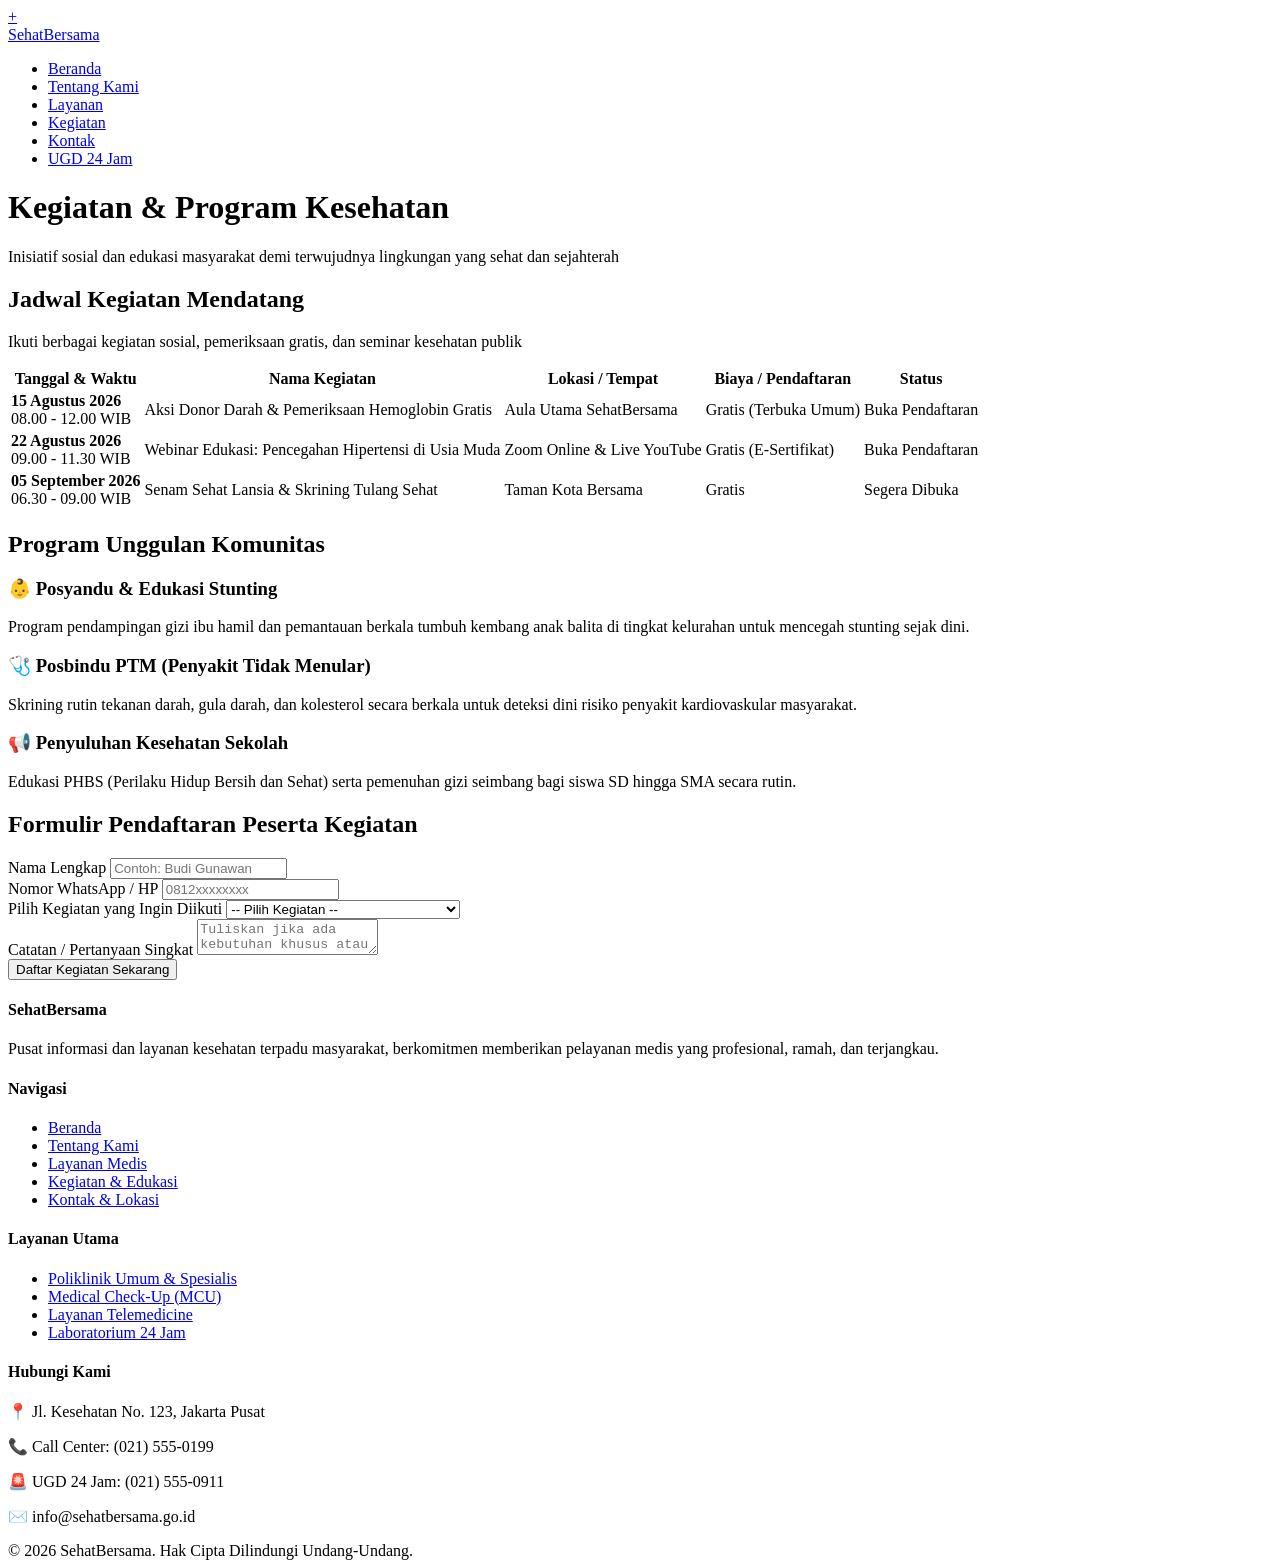
==== kegiatan.html @ 670c3ce8 "menambahkan kegiatan.html" ====
<!DOCTYPE
html>
<html lang="id">
<head>
    <meta charset="UTF-8">
    <meta name="viewport" content="width=device-width, initial-scale=1.0">
    <title>SehatBersama - Pusat Informasi & Layanan Kesehatan</title>
    <link rel="stylesheet" href="css/style.css">
    <script src="js/main.js"></script>
</head>
<body>
    <header>
        <nav class="navbar">
            <a href="index.html" class="logo">
                <div class="logo-icon">+</div>
                <span>SehatBersama</span>
            </a>
            <ul class="nav-links">
                <li><a href="index.html" class="">Beranda</a></li>
<li><a href="tentang.html" class="">Tentang Kami</a></li>
<li><a href="layanan.html" class="">Layanan</a></li>
<li><a href="kegiatan.html" class="active">Kegiatan</a></li>
<li><a href="kontak.html" class="">Kontak</a></li>

                <li><a href="kontak.html" class="btn-emergency">UGD 24 Jam</a></li>
            </ul>
        </nav>
    </header>

    <div class="page-header">
        <h1>Kegiatan & Program Kesehatan</h1>
        <p>Inisiatif sosial dan edukasi masyarakat demi terwujudnya lingkungan yang sehat dan sejahterah</p>
    </div>

    <div class="container">
        <div class="section-title">
            <h2>Jadwal Kegiatan Mendatang</h2>
            <p>Ikuti berbagai kegiatan sosial, pemeriksaan gratis, dan seminar kesehatan publik</p>
        </div>

        <div class="table-responsive">
            <table>
                <thead>
                    <tr>
                        <th>Tanggal & Waktu</th>
                        <th>Nama Kegiatan</th>
                        <th>Lokasi / Tempat</th>
                        <th>Biaya / Pendaftaran</th>
                        <th>Status</th>
                    </tr>
                </thead>
                <tbody>
                    <tr>
                        <td><strong>15 Agustus 2026</strong><br>08.00 - 12.00 WIB</td>
                        <td>Aksi Donor Darah & Pemeriksaan Hemoglobin Gratis</td>
                        <td>Aula Utama SehatBersama</td>
                        <td>Gratis (Terbuka Umum)</td>
                        <td><span >Buka Pendaftaran</span></td>
                    </tr>
                    <tr>
                        <td><strong>22 Agustus 2026</strong><br>09.00 - 11.30 WIB</td>
                        <td>Webinar Edukasi: Pencegahan Hipertensi di Usia Muda</td>
                        <td>Zoom Online & Live YouTube</td>
                        <td>Gratis (E-Sertifikat)</td>
                        <td><span >Buka Pendaftaran</span></td>
                    </tr>
                    <tr>
                        <td><strong>05 September 2026</strong><br>06.30 - 09.00 WIB</td>
                        <td>Senam Sehat Lansia & Skrining Tulang Sehat</td>
                        <td>Taman Kota Bersama</td>
                        <td>Gratis</td>
                        <td><span >Segera Dibuka</span></td>
                    </tr>
                </tbody>
            </table>
        </div>

        <div class="section-title">
            <h2>Program Unggulan Komunitas</h2>
        </div>

        <div class="grid">
            <div class="card">
                <h3>👶 Posyandu & Edukasi Stunting</h3>
                <p>Program pendampingan gizi ibu hamil dan pemantauan berkala tumbuh kembang anak balita di tingkat kelurahan untuk mencegah stunting sejak dini.</p>
            </div>
            <div class="card">
                <h3>🩺 Posbindu PTM (Penyakit Tidak Menular)</h3>
                <p>Skrining rutin tekanan darah, gula darah, dan kolesterol secara berkala untuk deteksi dini risiko penyakit kardiovaskular masyarakat.</p>
            </div>
            <div class="card">
                <h3>📢 Penyuluhan Kesehatan Sekolah</h3>
                <p>Edukasi PHBS (Perilaku Hidup Bersih dan Sehat) serta pemenuhan gizi seimbang bagi siswa SD hingga SMA secara rutin.</p>
            </div>
        </div>

        <div class="card" >
            <h2 >Formulir Pendaftaran Peserta Kegiatan</h2>
            <form action="#" method="POST" onsubmit="alert('Terima kasih! Pendaftaran kegiatan Anda telah diterima.'); return false;">
                <div class="grid">
                    <div class="form-group">
                        <label>Nama Lengkap</label>
                        <input type="text" class="form-control" required placeholder="Contoh: Budi Gunawan">
                    </div>
                    <div class="form-group">
                        <label>Nomor WhatsApp / HP</label>
                        <input type="tel" class="form-control" required placeholder="0812xxxxxxxx">
                    </div>
                </div>
                <div class="form-group">
                    <label>Pilih Kegiatan yang Ingin Diikuti</label>
                    <select class="form-control" required>
                        <option value="">-- Pilih Kegiatan --</option>
                        <option value="donor">Aksi Donor Darah (15 Ags 2026)</option>
                        <option value="webinar">Webinar Hipertensi (22 Ags 2026)</option>
                        <option value="senam">Senam Sehat Lansia (05 Sep 2026)</option>
                    </select>
                </div>
                <div class="form-group">
                    <label>Catatan / Pertanyaan Singkat</label>
                    <textarea class="form-control" placeholder="Tuliskan jika ada kebutuhan khusus atau pertanyaan..."></textarea>
                </div>
                <button type="submit" class="btn btn-primary">Daftar Kegiatan Sekarang</button>
            </form>
        </div>
    </div>

    <footer>
        <div class="footer-grid">
            <div class="footer-col">
                <h4>SehatBersama</h4>
                <p>Pusat informasi dan layanan kesehatan terpadu masyarakat, berkomitmen memberikan pelayanan medis yang profesional, ramah, dan terjangkau.</p>
            </div>
            <div class="footer-col">
                <h4>Navigasi</h4>
                <ul>
                    <li><a href="index.html">Beranda</a></li>
                    <li><a href="tentang.html">Tentang Kami</a></li>
                    <li><a href="layanan.html">Layanan Medis</a></li>
                    <li><a href="kegiatan.html">Kegiatan & Edukasi</a></li>
                    <li><a href="kontak.html">Kontak & Lokasi</a></li>
                </ul>
            </div>
            <div class="footer-col">
                <h4>Layanan Utama</h4>
                <ul>
                    <li><a href="layanan.html">Poliklinik Umum & Spesialis</a></li>
                    <li><a href="layanan.html">Medical Check-Up (MCU)</a></li>
                    <li><a href="layanan.html">Layanan Telemedicine</a></li>
                    <li><a href="layanan.html">Laboratorium 24 Jam</a></li>
                </ul>
            </div>
            <div class="footer-col">
                <h4>Hubungi Kami</h4>
                <p>📍 Jl. Kesehatan No. 123, Jakarta Pusat</p>
                <p>📞 Call Center: (021) 555-0199</p>
                <p>🚨 UGD 24 Jam: (021) 555-0911</p>
                <p>✉️ info@sehatbersama.go.id</p>
            </div>
        </div>
        <div class="copyright">
            &copy; 2026 SehatBersama. Hak Cipta Dilindungi Undang-Undang.
        </div>
    </footer>
</body>
</html>
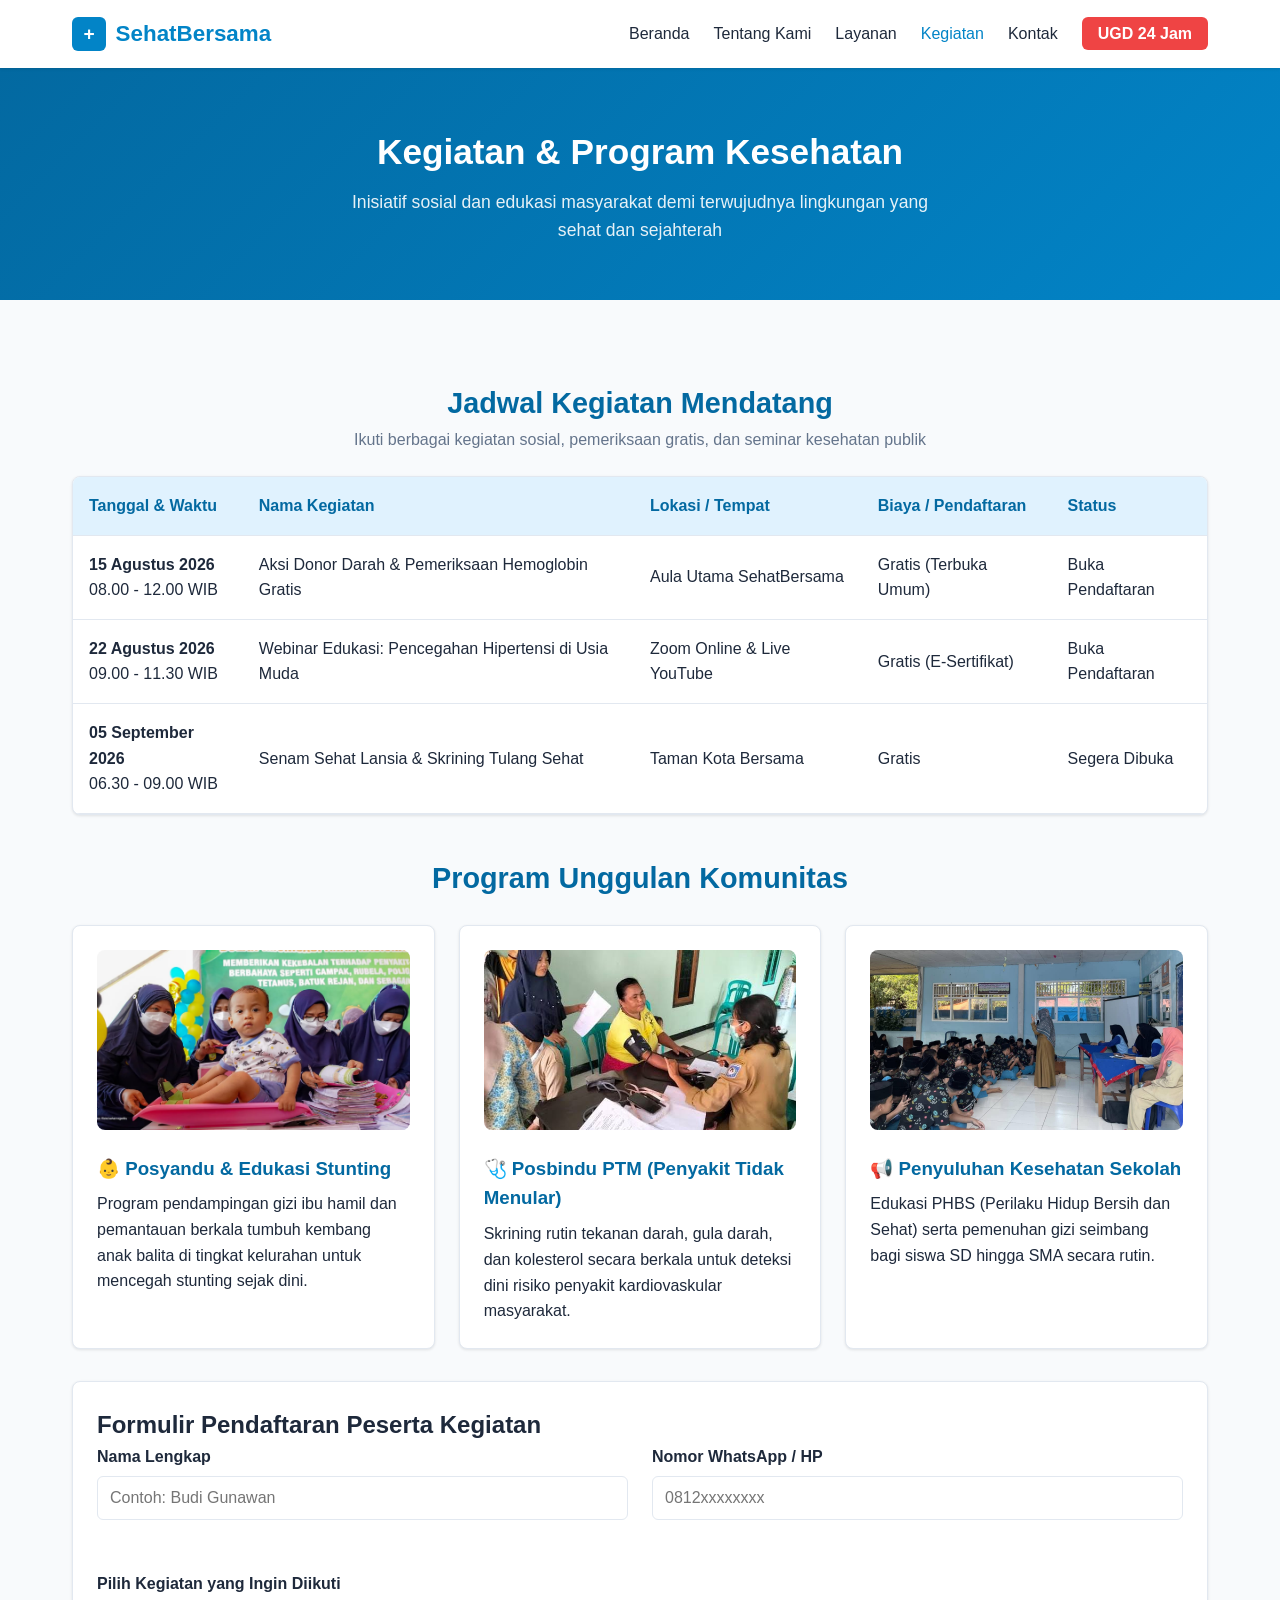
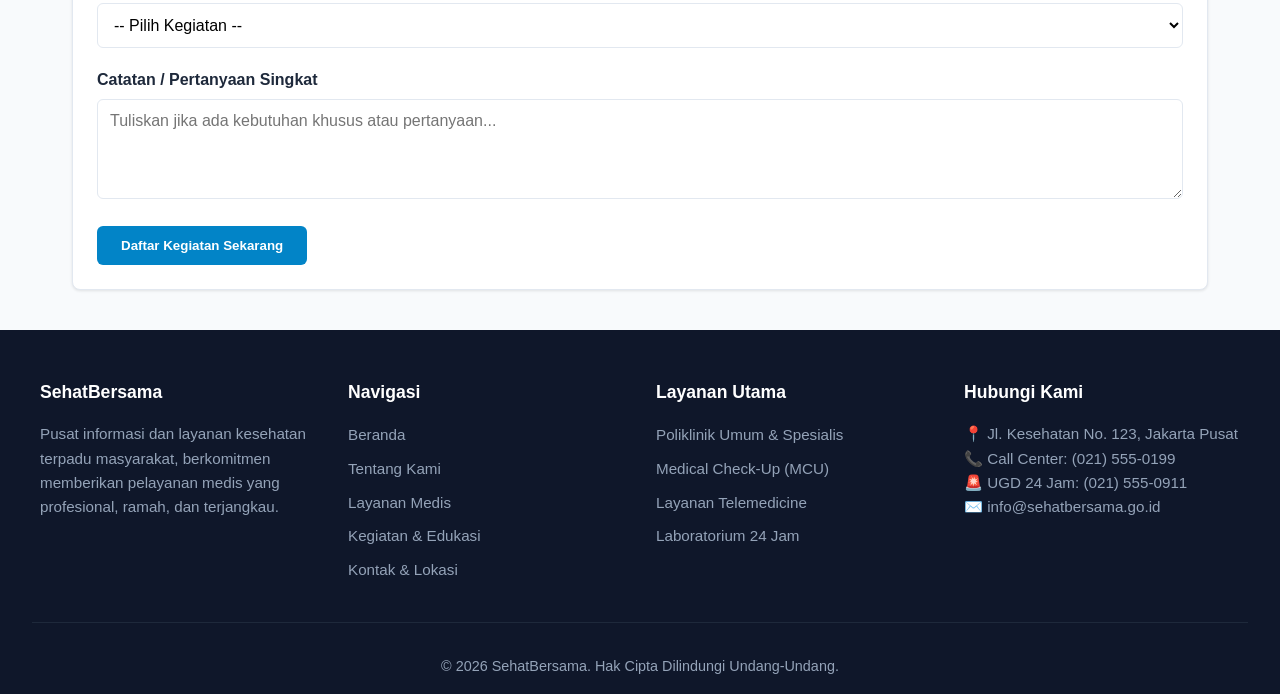
==== commit a2795070: "menambahkan gambar" ====
--- a/kegiatan.html
+++ b/kegiatan.html
@@ -79,20 +79,31 @@
             <h2>Program Unggulan Komunitas</h2>
         </div>
 
-        <div class="grid">
-            <div class="card">
-                <h3>👶 Posyandu & Edukasi Stunting</h3>
-                <p>Program pendampingan gizi ibu hamil dan pemantauan berkala tumbuh kembang anak balita di tingkat kelurahan untuk mencegah stunting sejak dini.</p>
-            </div>
-            <div class="card">
-                <h3>🩺 Posbindu PTM (Penyakit Tidak Menular)</h3>
-                <p>Skrining rutin tekanan darah, gula darah, dan kolesterol secara berkala untuk deteksi dini risiko penyakit kardiovaskular masyarakat.</p>
-            </div>
-            <div class="card">
-                <h3>📢 Penyuluhan Kesehatan Sekolah</h3>
-                <p>Edukasi PHBS (Perilaku Hidup Bersih dan Sehat) serta pemenuhan gizi seimbang bagi siswa SD hingga SMA secara rutin.</p>
-            </div>
-        </div>
+            <div class="grid">
+    <div class="card">
+        <!-- images/posyandu.jpg -->
+        <img src="images/posyandu.jpg" alt="Kegiatan Posyandu" style="width: 100%; height: 180px; object-fit: cover; border-radius: 8px; margin-bottom: 1rem;">
+        
+        <h3>👶 Posyandu & Edukasi Stunting</h3>
+        <p>Program pendampingan gizi ibu hamil dan pemantauan berkala tumbuh kembang anak balita di tingkat kelurahan untuk mencegah stunting sejak dini.</p>
+    </div>
+
+    <div class="card">
+        <!-- images/posbindu.jpg -->
+        <img src="images/posbindu.jpg" alt="Pemeriksaan Kesehatan" style="width: 100%; height: 180px; object-fit: cover; border-radius: 8px; margin-bottom: 1rem;">
+        
+        <h3>🩺 Posbindu PTM (Penyakit Tidak Menular)</h3>
+        <p>Skrining rutin tekanan darah, gula darah, dan kolesterol secara berkala untuk deteksi dini risiko penyakit kardiovaskular masyarakat.</p>
+    </div>
+
+    <div class="card">
+        <!-- images/penyuluhan kesehatan.jpg -->
+        <img src="images/penyuluhan kesehatan.jpg" alt="Penyuluhan Sekolah" style="width: 100%; height: 180px; object-fit: cover; border-radius: 8px; margin-bottom: 1rem;">
+        
+        <h3>📢 Penyuluhan Kesehatan Sekolah</h3>
+    <p>Edukasi PHBS (Perilaku Hidup Bersih dan Sehat) serta pemenuhan gizi seimbang bagi siswa SD hingga SMA secara rutin.</p>
+    </div>
+</div>
 
         <div class="card" >
             <h2 >Formulir Pendaftaran Peserta Kegiatan</h2>
--- a/css/style.css
+++ b/css/style.css
@@ -0,0 +1,540 @@
+/* ==========================================================================
+   1. RESET & VARIABLE DESAIN
+   ========================================================================== */
+:root {
+  --primary-color: #0284c7;       /* Biru Utama */
+  --primary-dark: #0369a1;        /* Biru Gelap Hover/Header */
+  --primary-light: #e0f2fe;       /* Biru Muda Latar */
+  --accent-color: #10b981;        /* Hijau Aksens */
+  --text-dark: #1e293b;           /* Warna Teks Utama */
+  --text-muted: #64748b;          /* Warna Teks Sekunder */
+  --bg-light: #f8fafc;            /* Latar Belakang Utama */
+  --white: #ffffff;
+  --border-color: #e2e8f0;
+  --danger-color: #ef4444;
+  --danger-hover: #dc2626;
+  --shadow-sm: 0 1px 3px rgba(0, 0, 0, 0.1);
+  --shadow-md: 0 4px 6px -1px rgba(0, 0, 0, 0.1);
+  --shadow-lg: 0 10px 15px -3px rgba(0, 0, 0, 0.1);
+  --transition: all 0.3s ease;
+  --border-radius: 8px;
+}
+
+* {
+  margin: 0;
+  padding: 0;
+  box-sizing: border-box;
+  font-family: 'Segoe UI', Roboto, Helvetica, Arial, sans-serif;
+}
+
+body {
+  background-color: var(--bg-light);
+  color: var(--text-dark);
+  line-height: 1.6;
+  display: flex;
+  flex-direction: column;
+  min-height: 100vh;
+}
+
+/* ==========================================================================
+   2. NAVBAR & HEADER (BERLAKU DI SEMUA HALAMAN)
+   ========================================================================== */
+header {
+  background-color: var(--white);
+  box-shadow: var(--shadow-sm);
+  position: sticky;
+  top: 0;
+  z-index: 1000;
+}
+
+.navbar {
+  max-width: 1200px;
+  margin: 0 auto;
+  display: flex;
+  justify-content: space-between;
+  align-items: center;
+  padding: 1rem 2rem;
+}
+
+.logo {
+  display: flex;
+  align-items: center;
+  gap: 0.6rem;
+  text-decoration: none;
+  font-size: 1.4rem;
+  font-weight: 700;
+  color: var(--primary-color);
+}
+
+.logo-icon {
+  background: var(--primary-color);
+  color: var(--white);
+  width: 34px;
+  height: 34px;
+  border-radius: 6px;
+  display: flex;
+  align-items: center;
+  justify-content: center;
+  font-size: 1.2rem;
+  font-weight: bold;
+}
+
+.nav-links {
+  display: flex;
+  list-style: none;
+  align-items: center;
+  gap: 1.5rem;
+}
+
+.nav-links a {
+  text-decoration: none;
+  color: var(--text-dark);
+  font-weight: 500;
+  transition: var(--transition);
+}
+
+.nav-links a:hover,
+.nav-links a.active {
+  color: var(--primary-color);
+}
+
+.btn-emergency {
+  background-color: var(--danger-color) !important;
+  color: var(--white) !important;
+  padding: 0.5rem 1rem;
+  border-radius: 6px;
+  font-weight: 600 !important;
+}
+
+.btn-emergency:hover {
+  background-color: var(--danger-hover) !important;
+}
+
+/* Header Judul Halaman (Tentang, Layanan, Kegiatan, Kontak) */
+.page-header {
+  background: linear-gradient(135deg, var(--primary-dark), var(--primary-color));
+  color: var(--white);
+  text-align: center;
+  padding: 3.5rem 1rem;
+}
+
+.page-header h1 {
+  font-size: 2.2rem;
+  margin-bottom: 0.5rem;
+}
+
+.page-header p {
+  font-size: 1.1rem;
+  opacity: 0.9;
+  max-width: 600px;
+  margin: 0 auto;
+}
+
+/* ==========================================================================
+   3. LAYOUT, ELEMEN GLOBAL & TOMBOL
+   ========================================================================== */
+.container {
+  max-width: 1200px;
+  margin: 0 auto;
+  padding: 2.5rem 2rem;
+  width: 100%;
+}
+
+.section-title {
+  text-align: center;
+  margin: 2.5rem 0 1.5rem 0;
+}
+
+.section-title h2 {
+  font-size: 1.8rem;
+  color: var(--primary-dark);
+}
+
+.section-title p {
+  color: var(--text-muted);
+}
+
+.btn {
+  display: inline-block;
+  padding: 0.75rem 1.5rem;
+  border-radius: 6px;
+  text-decoration: none;
+  font-weight: 600;
+  border: none;
+  cursor: pointer;
+  transition: var(--transition);
+  background-color: #e2e8f0;
+  color: var(--text-dark);
+}
+
+.btn-primary {
+  background-color: var(--primary-color);
+  color: var(--white);
+}
+
+.btn-primary:hover {
+  background-color: var(--primary-dark);
+}
+
+.btn:hover {
+  opacity: 0.95;
+  transform: translateY(-2px);
+}
+
+.grid {
+  display: grid;
+  grid-template-columns: repeat(auto-fit, minmax(260px, 1fr));
+  gap: 1.5rem;
+  margin-bottom: 2rem;
+}
+
+.card {
+  background: var(--white);
+  padding: 1.5rem;
+  border-radius: var(--border-radius);
+  border: 1px solid var(--border-color);
+  box-shadow: var(--shadow-sm);
+  transition: var(--transition);
+}
+
+.card:hover {
+  transform: translateY(-4px);
+  box-shadow: var(--shadow-md);
+}
+
+.card-icon {
+  font-size: 2.5rem;
+  margin-bottom: 1rem;
+}
+
+.card h3 {
+  color: var(--primary-dark);
+  margin-bottom: 0.5rem;
+}
+
+/* ==========================================================================
+   4. HALAMAN INDEX (BERANDA)
+   ========================================================================== */
+.hero {
+  background: linear-gradient(rgba(2, 132, 199, 0.04), rgba(2, 132, 199, 0.04)), var(--white);
+  padding: 4rem 2rem;
+  border-radius: 12px;
+  text-align: center;
+  margin-bottom: 2.5rem;
+  border: 1px solid var(--border-color);
+}
+
+.hero h1 {
+  font-size: 2.5rem;
+  color: var(--primary-dark);
+  margin-bottom: 1rem;
+}
+
+.hero p {
+  font-size: 1.15rem;
+  color: var(--text-muted);
+  max-width: 750px;
+  margin: 0 auto 2rem auto;
+}
+
+.stats {
+  display: grid;
+  grid-template-columns: repeat(auto-fit, minmax(200px, 1fr));
+  gap: 1.5rem;
+  margin-bottom: 3rem;
+  text-align: center;
+}
+
+.stat-item {
+  background: var(--white);
+  padding: 1.5rem;
+  border-radius: var(--border-radius);
+  box-shadow: var(--shadow-sm);
+  border: 1px solid var(--border-color);
+}
+
+.stat-item h3 {
+  font-size: 2.2rem;
+  color: var(--primary-color);
+}
+
+.stat-item p {
+  color: var(--text-muted);
+  font-weight: 500;
+}
+
+/* ==========================================================================
+   5. HALAMAN TENTANG KAMI (tentang.html)
+   ========================================================================== */
+.about-grid {
+  display: grid;
+  grid-template-columns: 1fr 1fr;
+  gap: 2rem;
+  align-items: center;
+  margin-bottom: 3rem;
+}
+
+.about-text h2 {
+  color: var(--primary-dark);
+  margin-bottom: 1rem;
+}
+
+.about-text p {
+  color: var(--text-muted);
+  margin-bottom: 1rem;
+}
+
+.visi-misi-card {
+  background: var(--white);
+  padding: 2rem;
+  border-radius: var(--border-radius);
+  border-left: 5px solid var(--primary-color);
+  box-shadow: var(--shadow-sm);
+  margin-bottom: 1.5rem;
+}
+
+.visi-misi-card h3 {
+  color: var(--primary-dark);
+  margin-bottom: 0.5rem;
+}
+
+/* ==========================================================================
+   6. HALAMAN LAYANAN & KEGIATAN (TABEL & DOKTER)
+   ========================================================================== */
+.table-responsive {
+  overflow-x: auto;
+  margin-bottom: 2.5rem;
+  background: var(--white);
+  border-radius: var(--border-radius);
+  border: 1px solid var(--border-color);
+  box-shadow: var(--shadow-sm);
+}
+
+table {
+  width: 100%;
+  border-collapse: collapse;
+  text-align: left;
+}
+
+th, td {
+  padding: 1rem;
+  border-bottom: 1px solid var(--border-color);
+}
+
+th {
+  background-color: var(--primary-light);
+  color: var(--primary-dark);
+  font-weight: 600;
+}
+
+tr:hover {
+  background-color: #f1f5f9;
+}
+
+/* Status Badge untuk Kegiatan */
+.badge {
+  padding: 4px 10px;
+  border-radius: 4px;
+  font-size: 0.85rem;
+  font-weight: 600;
+  display: inline-block;
+}
+
+.badge-success {
+  background: #dcfce7;
+  color: #166534;
+}
+
+.badge-warning {
+  background: #fef3c7;
+  color: #92400e;
+}
+
+/* ==========================================================================
+   7. FORMULIR (KEGIATAN & KONTAK)
+   ========================================================================== */
+.form-group {
+  margin-bottom: 1.2rem;
+}
+
+.form-group label {
+  display: block;
+  margin-bottom: 0.4rem;
+  font-weight: 600;
+  color: var(--text-dark);
+}
+
+.form-control {
+  width: 100%;
+  padding: 0.75rem;
+  border: 1px solid var(--border-color);
+  border-radius: 6px;
+  font-size: 1rem;
+  transition: var(--transition);
+  background-color: var(--white);
+}
+
+.form-control:focus {
+  outline: none;
+  border-color: var(--primary-color);
+  box-shadow: 0 0 0 3px rgba(2, 132, 199, 0.2);
+}
+
+textarea.form-control {
+  resize: vertical;
+  min-height: 100px;
+}
+
+/* ==========================================================================
+   8. HALAMAN KONTAK (kontak.html)
+   ========================================================================== */
+.contact-wrapper {
+  display: grid;
+  grid-template-columns: 1fr 1.5fr;
+  gap: 2rem;
+  margin-top: 1rem;
+}
+
+.contact-info-card {
+  background: var(--white);
+  padding: 2rem;
+  border-radius: 12px;
+  border: 1px solid var(--border-color);
+  box-shadow: var(--shadow-sm);
+  height: fit-content;
+}
+
+.contact-info-item {
+  display: flex;
+  align-items: flex-start;
+  gap: 1rem;
+  margin-bottom: 1.5rem;
+}
+
+.contact-info-item:last-child {
+  margin-bottom: 0;
+}
+
+.contact-icon {
+  background: var(--primary-light);
+  color: var(--primary-color);
+  width: 44px;
+  height: 44px;
+  border-radius: 50%;
+  display: flex;
+  align-items: center;
+  justify-content: center;
+  font-size: 1.2rem;
+  flex-shrink: 0;
+}
+
+.contact-details h4 {
+  color: var(--primary-dark);
+  margin-bottom: 0.2rem;
+  font-size: 1rem;
+}
+
+.contact-details p {
+  color: var(--text-muted);
+  font-size: 0.95rem;
+}
+
+.contact-form-card {
+  background: var(--white);
+  padding: 2rem;
+  border-radius: 12px;
+  border: 1px solid var(--border-color);
+  box-shadow: var(--shadow-sm);
+}
+
+.form-row {
+  display: grid;
+  grid-template-columns: 1fr 1fr;
+  gap: 1rem;
+}
+
+/* ==========================================================================
+   9. FOOTER (BERLAKU DI SEMUA HALAMAN)
+   ========================================================================== */
+footer {
+  background-color: #0f172a;
+  color: #94a3b8;
+  padding: 3rem 2rem 1rem 2rem;
+  margin-top: auto;
+}
+
+.footer-grid {
+  max-width: 1200px;
+  margin: 0 auto;
+  display: grid;
+  grid-template-columns: repeat(auto-fit, minmax(220px, 1fr));
+  gap: 2rem;
+  margin-bottom: 2rem;
+}
+
+.footer-col h4 {
+  color: var(--white);
+  margin-bottom: 1rem;
+  font-size: 1.1rem;
+}
+
+.footer-col p {
+  font-size: 0.95rem;
+  line-height: 1.6;
+}
+
+.footer-col ul {
+  list-style: none;
+}
+
+.footer-col ul li {
+  margin-bottom: 0.5rem;
+}
+
+.footer-col a {
+  color: #94a3b8;
+  text-decoration: none;
+  transition: var(--transition);
+  font-size: 0.95rem;
+}
+
+.footer-col a:hover {
+  color: var(--white);
+}
+
+.copyright {
+  text-align: center;
+  padding-top: 2rem;
+  border-top: 1px solid #1e293b;
+  font-size: 0.9rem;
+}
+
+/* ==========================================================================
+   10. RESPONSIVE DESIGN (HP & TABLET)
+   ========================================================================== */
+@media (max-width: 768px) {
+  .navbar {
+    flex-direction: column;
+    gap: 1rem;
+  }
+
+  .nav-links {
+    flex-wrap: wrap;
+    justify-content: center;
+    gap: 1rem;
+  }
+
+  .hero h1 {
+    font-size: 1.8rem;
+  }
+
+  .about-grid,
+  .contact-wrapper,
+  .form-row {
+    grid-template-columns: 1fr;
+  }
+
+  .container {
+    padding: 1.5rem 1rem;
+  }
+}
